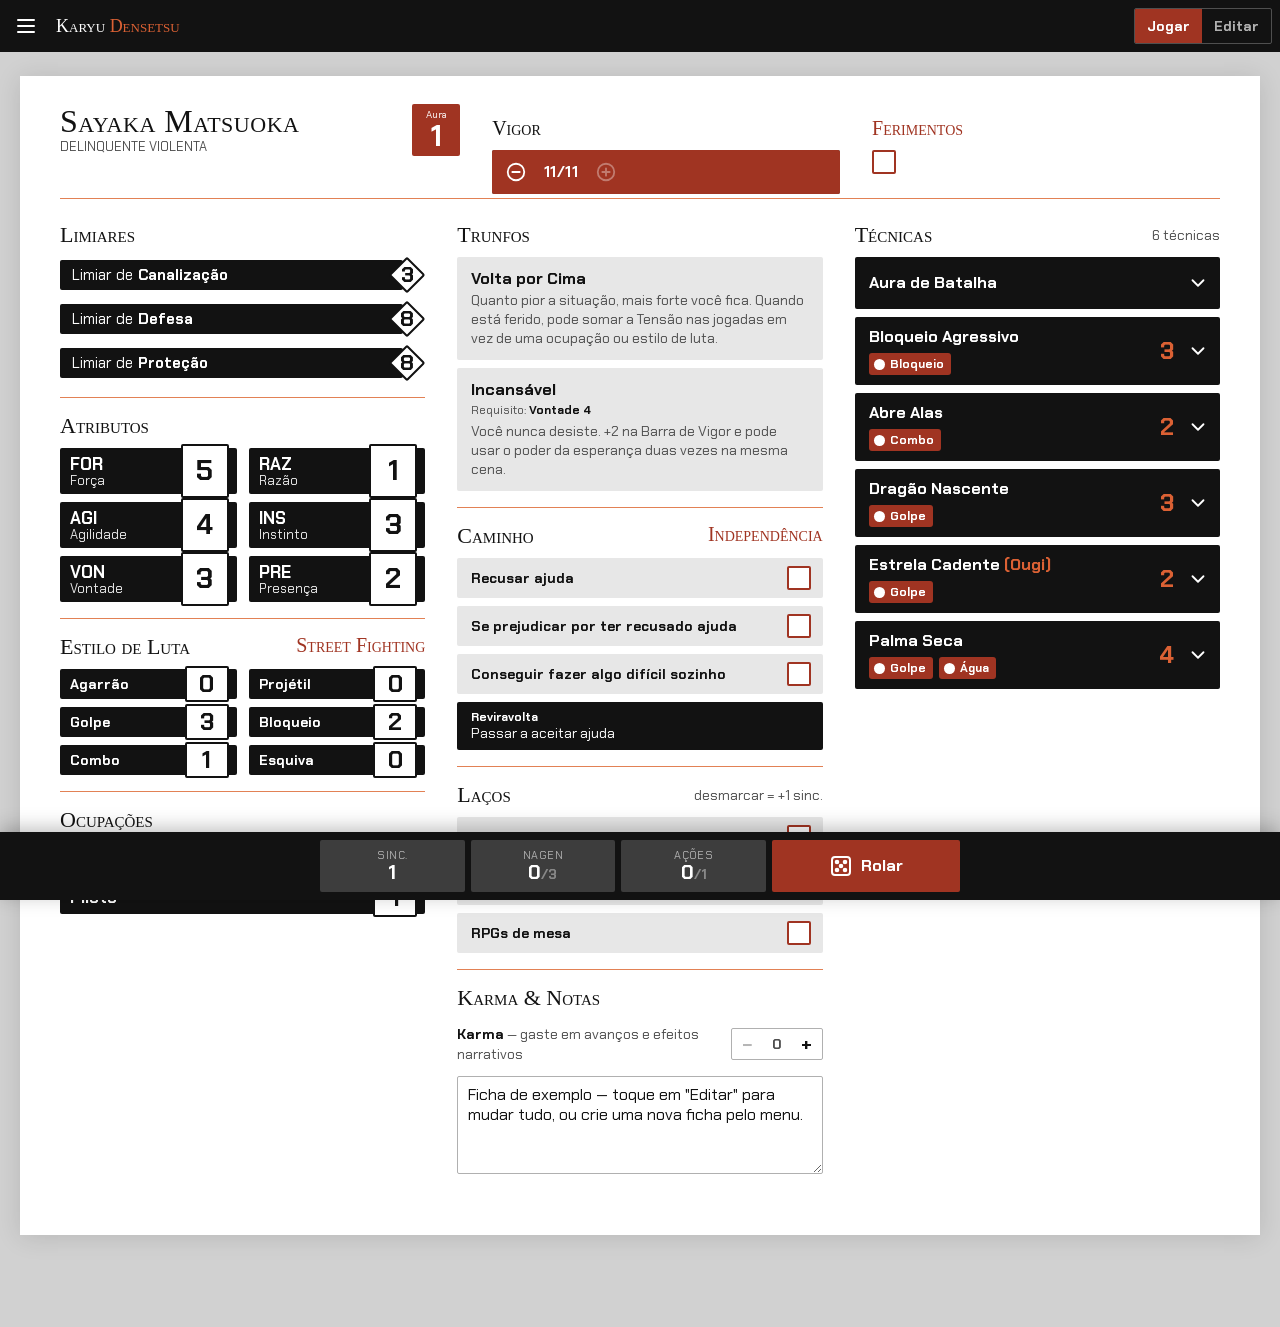
==== index.html @ 15535ea9 "App de ficha de Karyu Densetsu para GitHub Pages Construtor de fichas de A Lenda do Dragão de Fogo: " ====
<!doctype html>
<html lang="pt-BR">
<head>
  <meta charset="utf-8">
  <meta name="viewport" content="width=device-width, initial-scale=1, viewport-fit=cover">
  <title>Karyu Densetsu — Ficha</title>
  <meta name="description" content="Construtor de fichas de A Lenda do Dragão de Fogo: Karyu Densetsu para jogar presencialmente pelo celular.">
  <meta name="theme-color" content="#121212">
  <meta name="apple-mobile-web-app-capable" content="yes">
  <meta name="apple-mobile-web-app-status-bar-style" content="black-translucent">
  <meta name="apple-mobile-web-app-title" content="Karyu Ficha">
  <link rel="manifest" href="manifest.webmanifest">
  <link rel="icon" href="icons/icon.svg" type="image/svg+xml">
  <link rel="apple-touch-icon" href="icons/icon-192.png">
  <link rel="preconnect" href="https://fonts.googleapis.com">
  <link rel="preconnect" href="https://fonts.gstatic.com" crossorigin>
  <link href="https://fonts.googleapis.com/css2?family=Chakra+Petch:wght@400;700&family=Permanent+Marker&display=swap" rel="stylesheet">
  <link rel="stylesheet" href="css/style.css">
</head>
<body>
  <div id="app"></div>
  <div id="modal-root"></div>
  <div class="toast-wrap" id="toast-root" aria-live="polite"></div>
  <noscript>Este app precisa de JavaScript.</noscript>
  <script src="js/data.js"></script>
  <script src="js/tecnicas.js"></script>
  <script src="js/app.js"></script>
</body>
</html>
---- css/style.css ----
/* Karyu Densetsu — Ficha. Tokens do style guide do Figma. */
/* Chakra Petch Bold local: usada nos números dos dados 3D (funciona offline). OFL-1.1 */
@font-face { font-family: 'KD Dice'; src: url('../fonts/ChakraPetch-Bold-latin.woff2') format('woff2'); font-weight: 400; font-display: block; }
:root {
  /* Primitivos — Fiery Soul */
  --fiery-50: #FDF5EF; --fiery-100: #F9E8DB; --fiery-200: #F3CDB5; --fiery-300: #EBAC86;
  --fiery-400: #E28155; --fiery-500: #DB6134; --fiery-600: #CD3A29; --fiery-700: #A03422;
  --fiery-800: #882F24; --fiery-900: #6E2920; --fiery-950: #3B130F;
  /* Primitivos — Steel Soul */
  --steel-0: #FFFFFF; --steel-50: #F6F6F6; --steel-100: #E7E7E7; --steel-200: #D1D1D1;
  --steel-300: #B0B0B0; --steel-400: #888888; --steel-500: #6D6D6D; --steel-600: #5D5D5D;
  --steel-700: #4F4F4F; --steel-800: #454545; --steel-900: #3D3D3D; --steel-950: #121212;

  /* Cores aplicadas */
  --primary-divider: var(--fiery-400);
  --primary-bg-light: var(--fiery-200);
  --primary-bg-light-hover: var(--fiery-300);
  --primary-bg-dark: var(--fiery-700);
  --primary-bg-dark-hover: var(--fiery-600);
  --primary-text: var(--fiery-700);
  --primary-text-inverse: var(--fiery-500);
  --primary-border: var(--fiery-700);
  --neutral-bg-base: var(--steel-0);
  --neutral-bg-light: var(--steel-100);
  --neutral-bg-light-hover: var(--steel-300);
  --neutral-bg-dark: var(--steel-950);
  --neutral-bg-dark-hover: var(--steel-900);
  --neutral-interactive: var(--steel-700);
  --neutral-interactive-hover: var(--steel-500);
  --text-primary: var(--steel-950);
  --text-secondary: var(--steel-700);
  --neutral-border: var(--steel-950);

  /* Parâmetros */
  --space-s: 12px;
  --space-m: 16px;
  --radius: 2px;

  --font-display: 'Permanent Marker', 'Marker Felt', cursive;
  --font-body: 'Chakra Petch', system-ui, sans-serif;

  --appbar-h: 52px;
  --dock-h: 68px;
  color-scheme: light;
}

* { box-sizing: border-box; }
html { -webkit-text-size-adjust: 100%; }
body {
  margin: 0;
  font-family: var(--font-body);
  font-size: 16px;
  line-height: 20px;
  color: var(--text-primary);
  background: var(--steel-200);
  -webkit-tap-highlight-color: transparent;
  overscroll-behavior-y: none;
}
button, input, select, textarea { font: inherit; color: inherit; }
button { cursor: pointer; border: 0; background: none; padding: 0; }
button:disabled { cursor: default; }
:focus-visible { outline: 2px solid var(--fiery-500); outline-offset: 2px; }
.sr-only { position: absolute; width: 1px; height: 1px; overflow: hidden; clip: rect(0 0 0 0); white-space: nowrap; }

/* ---------- Tipografia ---------- */
.h1 { font-family: var(--font-display); font-variant: small-caps; font-weight: 400; font-size: 24px; line-height: 24px; margin: 0; letter-spacing: .5px; }
.h-section { font-family: var(--font-display); font-variant: small-caps; font-weight: 400; font-size: 22px; line-height: 24px; margin: 0; color: var(--text-primary); }
.h-section.red, .marker-red { color: var(--primary-text); }
.marker-red { font-family: var(--font-display); font-variant: small-caps; font-size: 20px; line-height: 20px; text-align: right; }
.h2 { font-weight: 700; font-size: 20px; line-height: 20px; margin: 0; }
.h3 { font-weight: 700; font-size: 16px; line-height: 20px; margin: 0; }
.h4 { font-weight: 700; font-size: 14px; line-height: 20px; margin: 0; }
.body1 { font-size: 16px; line-height: 20px; color: var(--text-secondary); }
.body2 { font-size: 14px; line-height: 18px; color: var(--text-secondary); }
.caption { font-size: 12px; line-height: 16px; color: var(--text-secondary); }
.tag-text { font-weight: 700; font-size: 12px; line-height: 16px; }
.big-number { font-weight: 700; font-size: 26px; line-height: 26px; }
.medium-number { font-weight: 700; font-size: 22px; line-height: 22px; }

@media (min-width: 1100px) {
  .h1 { font-size: 32px; line-height: 32px; }
}

/* ---------- App bar ---------- */
.appbar {
  position: sticky; top: 0; z-index: 30;
  height: var(--appbar-h);
  display: flex; align-items: center; gap: 8px;
  padding: 0 8px 0 4px;
  padding-top: env(safe-area-inset-top);
  height: calc(var(--appbar-h) + env(safe-area-inset-top));
  background: var(--neutral-bg-dark);
  color: var(--steel-0);
}
.appbar .brand { font-family: var(--font-display); font-variant: small-caps; font-size: 18px; flex: 1; white-space: nowrap; overflow: hidden; text-overflow: ellipsis; }
.appbar .brand span { color: var(--fiery-500); }
.icon-btn {
  width: 44px; height: 44px; display: inline-grid; place-items: center; border-radius: var(--radius);
  color: inherit;
}
.icon-btn:hover { background: rgba(255,255,255,.08); }
.icon-btn svg { width: 24px; height: 24px; }
.seg {
  display: inline-flex; border: 1px solid var(--steel-700); border-radius: var(--radius); overflow: hidden;
}
.seg button { padding: 0 12px; height: 34px; font-weight: 700; font-size: 14px; color: var(--steel-300); }
.seg button[aria-pressed="true"] { background: var(--primary-bg-dark); color: var(--steel-0); }

/* ---------- Página / Ficha ---------- */
.page { padding: 0 0 calc(var(--dock-h) + 24px + env(safe-area-inset-bottom)); }
.sheet {
  background: var(--neutral-bg-base);
  max-width: 480px; margin: 0 auto;
  padding: var(--space-m);
  display: grid; gap: 0;
}
.col { display: flex; flex-direction: column; min-width: 0; }
.section { padding: var(--space-m) 0; border-bottom: 1px solid var(--primary-divider); }
.col:last-child > .section:last-child { border-bottom: 0; }
.section-head { display: flex; justify-content: space-between; align-items: flex-start; gap: 8px; margin-bottom: 10px; }
.section-head .meta { font-size: 14px; color: var(--text-secondary); align-self: center; }
.stack { display: flex; flex-direction: column; gap: 8px; }
.grid2 { display: grid; grid-template-columns: 1fr 1fr; column-gap: 12px; row-gap: 8px; }

@media (min-width: 768px) {
  .page { padding-top: 24px; }
  .sheet { max-width: 900px; grid-template-columns: 1fr 1fr; column-gap: 32px; padding: 24px 32px; box-shadow: 0 2px 24px rgba(0,0,0,.12); }
  .sheet-head { grid-column: 1 / -1; }
  .col3 { grid-column: 1 / -1; }
  .col1 > .section:last-child, .col2 > .section:last-child { border-bottom: 0; }
}
@media (min-width: 1100px) {
  .sheet { max-width: 1240px; grid-template-columns: 1fr 1fr 1fr; padding: 24px 40px 40px; }
  .col3 { grid-column: auto; }
  .col > .section:last-child { border-bottom: 0; }
  .sheet-head { display: grid; grid-template-columns: 1.15fr 1fr 1fr; column-gap: 32px; align-items: start; border-bottom: 1px solid var(--primary-divider); margin-bottom: 8px; }
  .sheet-head .section { border-bottom: 0; }
  .sheet-head .sec-vigor .h-section, .sheet-head .sec-feri .h-section { font-size: 20px; }
}

/* ---------- Identificação ---------- */
.sec-id { display: flex; align-items: center; gap: 12px; padding-top: 4px; }
.sec-id .who { flex: 1; min-width: 0; }
.sec-id .h1 { overflow-wrap: anywhere; }
.concept { font-size: 13px; line-height: 16px; text-transform: uppercase; color: var(--text-secondary); margin-top: 2px; }
.aura-box {
  flex: none; width: 48px; min-height: 52px; background: var(--primary-bg-dark); color: var(--steel-0);
  border-radius: var(--radius); display: flex; flex-direction: column; align-items: center; justify-content: center; padding: 4px 0;
}
.aura-box small { font-size: 10px; line-height: 12px; }
.aura-box b { font-size: 30px; line-height: 30px; }
.aura-edit { display: flex; flex-direction: column; align-items: center; gap: 4px; }
.aura-edit .mini-step { display: flex; gap: 4px; }

/* ---------- Barra de Vigor ---------- */
.vigor {
  position: relative; height: 44px; border-radius: var(--radius); overflow: hidden;
  background: var(--steel-700); display: flex; align-items: center; user-select: none;
}
.vigor .fill { position: absolute; inset: 0 auto 0 0; background: var(--primary-bg-dark); transition: width .25s ease; }
.vigor .ctrl { position: relative; display: flex; align-items: center; gap: 2px; color: var(--steel-0); padding-left: 4px; }
.vigor .ctrl b { min-width: 46px; text-align: center; font-weight: 700; font-size: 15px; letter-spacing: .5px; }
.circle-btn { width: 40px; height: 40px; display: grid; place-items: center; color: var(--steel-0); border-radius: 50%; }
.circle-btn svg { width: 22px; height: 22px; }
.circle-btn:disabled { opacity: .35; }
.circle-btn:not(:disabled):active { background: rgba(255,255,255,.15); }
.vigor-note { margin-top: 6px; }

/* ---------- Ferimentos ---------- */
.feri { display: flex; flex-wrap: wrap; gap: 14px; align-items: center; }
.feri-status { margin-left: auto; font-weight: 700; font-size: 13px; color: var(--primary-text); text-transform: uppercase; }

/* ---------- Checkbox ---------- */
.chk {
  width: 24px; height: 24px; flex: none; border: 2px solid var(--primary-border); border-radius: var(--radius);
  background: var(--steel-0); display: grid; place-items: center; color: var(--steel-0);
}
.chk svg { width: 16px; height: 16px; opacity: 0; }
.chk[aria-checked="true"] { background: var(--primary-bg-dark); }
.chk[aria-checked="true"] svg { opacity: 1; }
.chk-hit { padding: 8px; margin: -8px; }

/* ---------- Limiar ---------- */
.limiar { position: relative; height: 36px; display: flex; align-items: center; }
.limiar .bar {
  height: 30px; background: var(--neutral-bg-dark); color: var(--steel-0); border-radius: var(--radius);
  display: flex; align-items: center; padding: 0 30px 0 12px; font-size: 15px; width: calc(100% - 22px);
}
.limiar .bar b { margin-left: .3em; }
.diamond {
  position: absolute; right: 0; top: 50%; width: 36px; height: 36px; transform: translateY(-50%);
  display: grid; place-items: center; font-weight: 700; font-size: 22px; color: var(--text-primary);
}
.diamond::before {
  content: ''; position: absolute; inset: 5px; background: var(--steel-0); border: 2px solid var(--neutral-border);
  transform: rotate(45deg); border-radius: 2px;
}
.diamond span { position: relative; }
.limiar:nth-child(2) .bar { width: calc(100% - 38px); }
.limiar:nth-child(2) .diamond { right: 16px; }
.limiar:nth-child(3) .bar { width: calc(100% - 54px); }
.limiar:nth-child(3) .diamond { right: 32px; }
.formula { font-size: 12px; line-height: 16px; color: var(--text-secondary); margin: 2px 0 6px; }

/* ---------- Atributo (barra + caixa de número) ---------- */
.attr {
  position: relative; display: flex; align-items: center; height: 46px;
  background: var(--neutral-bg-dark); color: var(--steel-0); border-radius: var(--radius);
  padding-left: 10px; padding-right: 8px; text-align: left; width: 100%;
}
.attr .lbl { flex: 1; min-width: 0; }
.attr .lbl b { display: block; font-size: 17px; line-height: 18px; }
.attr .lbl small { display: block; font-size: 13px; line-height: 15px; color: var(--steel-100); white-space: nowrap; overflow: hidden; text-overflow: ellipsis; }
.numbox {
  flex: none; width: 48px; height: 54px; margin: -4px 0; background: var(--steel-0); color: var(--text-primary);
  border: 2px solid var(--neutral-border); border-radius: var(--radius);
  display: grid; place-items: center; font-weight: 700; font-size: 28px;
}
button.attr:active .numbox { background: var(--fiery-100); }
.attr.small { height: 30px; font-size: 14px; font-weight: 700; padding-left: 10px; }
.attr.small .numbox { width: 44px; height: 36px; font-size: 24px; margin: -3px 0; }
.attr.oc { height: 32px; }
.attr.oc .lbl { display: flex; align-items: baseline; gap: 8px; overflow: hidden; }
.attr.oc .lbl b { font-size: 16px; display: inline; }
.attr.oc .lbl small { display: inline; font-size: 13px; color: var(--steel-100); }
.attr.oc .numbox { width: 44px; height: 38px; font-size: 24px; margin: -3px 0; }

/* Stepper dentro da caixa de número (modo edição) */
.stepper { display: flex; align-items: center; gap: 0; flex: none; margin: -4px 0; }
.stepper button {
  width: 30px; height: 36px; display: grid; place-items: center; color: var(--steel-0); font-size: 20px; font-weight: 700;
}
.stepper button:disabled { opacity: .3; }
.stepper .numbox { width: 40px; }
.attr.small .stepper .numbox, .attr.oc .stepper .numbox { width: 38px; }

/* ---------- Cards (trunfos, caminho, laços) ---------- */
.card { background: var(--neutral-bg-light); border-radius: var(--radius); }
.card-body { padding: 12px 14px; }
.card .req { font-size: 12px; line-height: 16px; color: var(--text-secondary); margin: 2px 0 4px; }
.card .req b { color: var(--text-primary); }
.card .desc { font-size: 14px; line-height: 19px; color: var(--text-secondary); margin: 2px 0 0; white-space: pre-wrap; }
.clamp3 { display: -webkit-box; -webkit-line-clamp: 3; -webkit-box-orient: vertical; overflow: hidden; }
.card .more {
  display: block; width: 100%; border-top: 1px solid var(--primary-divider); padding: 10px; text-align: center;
  color: var(--primary-text); font-weight: 700; font-size: 14px;
}
.row {
  display: flex; align-items: center; gap: 10px; min-height: 40px; padding: 8px 12px 8px 14px;
  background: var(--neutral-bg-light); border-radius: var(--radius); font-weight: 700; font-size: 14px; line-height: 18px;
  text-align: left; width: 100%;
}
.row .t { flex: 1; min-width: 0; }
.row.on { background: var(--primary-bg-light); color: var(--primary-text); }
.row.dark { background: var(--neutral-bg-dark); color: var(--steel-0); font-weight: 400; }
.row.dark small { display: block; font-weight: 700; font-size: 12px; line-height: 14px; }
.row.dark.struck .t > span { text-decoration: line-through; opacity: .7; }
button.row:hover { background: var(--neutral-bg-light-hover); }
button.row.on:hover { background: var(--primary-bg-light-hover); }

/* ---------- Técnicas ---------- */
.tec { border-radius: var(--radius); overflow: hidden; background: var(--neutral-bg-dark); color: var(--steel-0); }
.tec-head { display: flex; align-items: center; gap: 8px; padding: 10px 6px 10px 14px; width: 100%; text-align: left; min-height: 50px; }
.tec-head .nm { flex: 1; min-width: 0; }
.tec-head .nm .h3 { overflow-wrap: anywhere; }
.tec-head .ougi { color: var(--primary-text-inverse); font-weight: 700; }
.tec-head .cost { color: var(--primary-text-inverse); font-weight: 700; font-size: 24px; min-width: 24px; text-align: right; }
.tec-head .chev { width: 32px; height: 32px; display: grid; place-items: center; flex: none; }
.tec-head .chev svg { width: 22px; height: 22px; transition: transform .2s; }
.tec.open .chev svg { transform: rotate(180deg); }
.tags { display: flex; flex-wrap: wrap; gap: 6px; margin-top: 6px; }
.tag {
  display: inline-flex; align-items: center; gap: 5px; height: 22px; padding: 0 7px 0 5px;
  background: var(--primary-bg-dark); color: var(--steel-0); border-radius: 3px; font-weight: 700; font-size: 12px;
}
.tag::before { content: ''; width: 11px; height: 11px; border-radius: 50%; background: var(--steel-0); }
.tag.off { background: var(--steel-700); }
.tag-btn { cursor: pointer; height: 30px; padding: 0 10px 0 7px; font-size: 13px; }
.tec-body { background: var(--neutral-bg-light); color: var(--text-secondary); padding: 12px 14px 14px; font-size: 14px; line-height: 19px; }
.tec-body p { margin: 0 0 10px; white-space: pre-wrap; }
.tec-body .sub { color: var(--text-primary); font-weight: 700; margin: 10px 0 0; }
.ougi-box { background: var(--primary-bg-dark); color: var(--steel-0); border-radius: var(--radius); padding: 8px 10px; margin: 10px 0; white-space: pre-wrap; }
.ougi-box b { display: block; }
.upg-title { color: var(--text-primary); font-weight: 700; margin-top: 10px; }
.upg-title span { color: var(--fiery-600); }
.tec-actions { display: flex; gap: 8px; margin-top: 12px; flex-wrap: wrap; }

/* ---------- Botões ---------- */
.btn {
  display: inline-flex; align-items: center; justify-content: center; gap: 6px;
  height: 40px; padding: 0 16px; border-radius: var(--radius); font-weight: 700; font-size: 14px; line-height: 14px;
  background: var(--neutral-interactive); color: var(--steel-0);
}
.btn:hover { background: var(--neutral-interactive-hover); }
.btn.primary { background: var(--primary-bg-dark); }
.btn.primary:hover { background: var(--primary-bg-dark-hover); }
.btn.dark { background: var(--neutral-bg-dark); }
.btn.dark:hover { background: var(--neutral-bg-dark-hover); }
.btn.ghost { background: transparent; color: var(--primary-text); border: 2px solid var(--primary-border); }
.btn.ghost:hover { background: var(--fiery-50); }
.btn.light { background: var(--neutral-bg-light); color: var(--text-primary); }
.btn.light:hover { background: var(--neutral-bg-light-hover); }
.btn.block { width: 100%; }
.btn.sm { height: 32px; padding: 0 10px; font-size: 13px; }
.btn svg { width: 18px; height: 18px; }
.btn:disabled { opacity: .45; }
.add-btn { border: 2px dashed var(--steel-300); background: transparent; color: var(--text-secondary); width: 100%; height: 42px; border-radius: var(--radius); font-weight: 700; font-size: 14px; }
.add-btn:hover { border-color: var(--primary-border); color: var(--primary-text); }

/* ---------- Formulários (modo edição) ---------- */
.field { display: flex; flex-direction: column; gap: 4px; }
.field > span { font-size: 12px; line-height: 16px; font-weight: 700; color: var(--text-secondary); }
.input, .select, .textarea {
  width: 100%; border: 1px solid var(--steel-300); background: var(--steel-0); border-radius: var(--radius);
  padding: 8px 10px; font-size: 16px; line-height: 20px; color: var(--text-primary);
}
.textarea { min-height: 72px; resize: vertical; }
.input:focus, .select:focus, .textarea:focus { outline: none; border-color: var(--fiery-500); box-shadow: 0 0 0 2px var(--fiery-100); }
.input.name { font-family: var(--font-display); font-variant: small-caps; font-size: 22px; }
.inline-input { background: transparent; border: 0; border-bottom: 1px dashed var(--steel-400); padding: 2px 0; width: 100%; font-weight: inherit; }
.inline-input:focus { outline: none; border-bottom-color: var(--fiery-500); }
.row .inline-input { font-weight: 700; font-size: 14px; }
.row.dark .inline-input { color: var(--steel-0); border-bottom-color: var(--steel-500); }
.x-btn { width: 32px; height: 32px; display: grid; place-items: center; color: var(--steel-500); flex: none; border-radius: var(--radius); }
.x-btn:hover { color: var(--primary-text); background: rgba(0,0,0,.05); }
.x-btn svg { width: 18px; height: 18px; }
.edit-only { display: none; }
body.mode-edit .edit-only { display: revert; }
body.mode-edit .play-only { display: none !important; }
.pill-count { font-size: 13px; font-weight: 700; padding: 2px 8px; border-radius: 10px; background: var(--neutral-bg-light); color: var(--text-secondary); white-space: nowrap; }
.pill-count.ok { background: #E3F1E4; color: #2E6B34; }
.pill-count.over { background: var(--fiery-100); color: var(--primary-text); }
.budget { display: flex; flex-wrap: wrap; gap: 6px; padding: 10px 0 2px; }
.budget .pill-count { font-size: 12px; }
.mini-stepper { display: inline-flex; align-items: center; border: 1px solid var(--steel-300); border-radius: var(--radius); background: var(--steel-0); height: 32px; }
.mini-stepper button { width: 30px; height: 30px; font-weight: 700; font-size: 18px; color: var(--text-primary); }
.mini-stepper button:disabled { opacity: .3; }
.mini-stepper output { min-width: 30px; text-align: center; font-weight: 700; }
.kv { display: flex; align-items: center; justify-content: space-between; gap: 8px; font-size: 14px; padding: 4px 0; }
.kv > span { color: var(--text-secondary); }

/* ---------- Dock (modo jogo) ---------- */
.dock {
  position: fixed; left: 0; right: 0; bottom: 0; z-index: 25;
  background: var(--neutral-bg-dark); color: var(--steel-0);
  padding: 8px 10px calc(8px + env(safe-area-inset-bottom));
  display: flex; gap: 6px; align-items: stretch; justify-content: center;
  box-shadow: 0 -4px 18px rgba(0,0,0,.25);
}
.dock-inner { display: flex; gap: 6px; width: 100%; max-width: 640px; }
.stat {
  flex: 1; min-width: 0; display: flex; flex-direction: column; align-items: center; justify-content: center;
  height: 52px; border-radius: var(--radius); background: var(--steel-900); line-height: 1.1;
}
.stat:hover { background: var(--steel-800); }
.stat small { font-size: 11px; color: var(--steel-300); text-transform: uppercase; letter-spacing: .4px; white-space: nowrap; }
.stat b { font-size: 20px; }
.stat b em { font-style: normal; color: var(--steel-400); font-size: 14px; }
.stat.warn b { color: var(--fiery-500); }
.roll-btn { flex: 1.3; height: 52px; background: var(--primary-bg-dark); border-radius: var(--radius); font-weight: 700; display: flex; align-items: center; justify-content: center; gap: 8px; font-size: 16px; color: var(--steel-0); }
.roll-btn:hover { background: var(--primary-bg-dark-hover); }
.roll-btn svg { width: 24px; height: 24px; }

/* ---------- Modais / bottom sheets ---------- */
.overlay { position: fixed; inset: 0; z-index: 50; background: rgba(18,18,18,.55); display: flex; align-items: flex-end; justify-content: center; animation: fade .15s ease; }
.overlay.side { justify-content: flex-start; align-items: stretch; }
@keyframes fade { from { opacity: 0; } }
@keyframes up { from { transform: translateY(24px); opacity: 0; } }
@keyframes left { from { transform: translateX(-24px); opacity: 0; } }
.sheet-modal {
  background: var(--steel-0); width: 100%; max-width: 560px; max-height: 92vh; max-height: 92dvh; overflow: auto;
  border-radius: 10px 10px 0 0; animation: up .2s ease; padding-bottom: env(safe-area-inset-bottom);
  overscroll-behavior: contain;
}
@media (min-width: 768px) {
  .overlay { align-items: center; }
  .sheet-modal { border-radius: 6px; max-height: 88vh; }
}
.drawer { background: var(--steel-0); width: min(360px, 88vw); height: 100%; overflow: auto; animation: left .2s ease; display: flex; flex-direction: column; padding-top: env(safe-area-inset-top); }
.modal-head {
  position: sticky; top: 0; z-index: 2; background: var(--neutral-bg-dark); color: var(--steel-0);
  display: flex; align-items: center; gap: 8px; padding: 6px 6px 6px 16px; min-height: 52px;
}
.modal-head .h-section { color: var(--steel-0); flex: 1; }
.modal-body { padding: 16px; display: flex; flex-direction: column; gap: 14px; }
.modal-foot { position: sticky; bottom: 0; background: var(--steel-0); padding: 12px 16px; border-top: 1px solid var(--steel-100); display: flex; gap: 8px; }
.modal-foot .btn { flex: 1; height: 46px; font-size: 15px; }
.group-label { font-size: 12px; font-weight: 700; text-transform: uppercase; letter-spacing: .5px; color: var(--text-secondary); margin-bottom: 6px; }
.chips { display: flex; flex-wrap: wrap; gap: 6px; }
.chip {
  height: 34px; padding: 0 10px; border-radius: var(--radius); background: var(--neutral-bg-light); color: var(--text-primary);
  font-weight: 700; font-size: 13px; display: inline-flex; align-items: center; gap: 6px;
}
.chip b { font-size: 15px; }
.chip[aria-pressed="true"] { background: var(--primary-bg-dark); color: var(--steel-0); }
.chip:hover:not([aria-pressed="true"]) { background: var(--neutral-bg-light-hover); }
.split { display: grid; grid-template-columns: 1fr 1fr; gap: 10px; }
.split > * { min-width: 0; }
@media (max-width: 420px) { .modal-body .split { grid-template-columns: 1fr; } }
.ctl { display: flex; align-items: center; justify-content: space-between; gap: 8px; background: var(--steel-50); border: 1px solid var(--steel-100); border-radius: var(--radius); padding: 6px 6px 6px 10px; }
.ctl > span { font-size: 13px; font-weight: 700; color: var(--text-secondary); line-height: 15px; }
.ctl > span small { display: block; font-weight: 400; }
.toggle { display: flex; align-items: center; gap: 10px; font-weight: 700; font-size: 14px; }

/* Dados */
.dice { display: flex; flex-wrap: wrap; gap: 10px; justify-content: center; padding: 6px 0; }
.die {
  width: 52px; height: 52px; border-radius: 6px; display: grid; place-items: center; position: relative;
  font-weight: 700; font-size: 26px; background: var(--steel-0); color: var(--text-primary); border: 2px solid var(--neutral-border);
  transition: transform .15s;
}
.die.d10 { border-radius: 50%; background: var(--steel-950); color: var(--steel-0); }
.die.d10::after { content: 'd10'; position: absolute; bottom: -16px; font-size: 10px; color: var(--text-secondary); font-weight: 700; }
.die.sel { background: var(--primary-bg-dark); color: var(--steel-0); border-color: var(--primary-border); transform: translateY(-3px); box-shadow: 0 4px 0 var(--fiery-950); }
.die.one:not(.sel) { border-color: var(--steel-400); color: var(--steel-400); border-style: dashed; }
.die.six:not(.sel) { box-shadow: 0 0 0 3px var(--fiery-300); }
.die.rolling { animation: shake .45s ease; }
@keyframes shake { 0%,100% { transform: rotate(0); } 25% { transform: rotate(-14deg) scale(1.05); } 50% { transform: rotate(10deg); } 75% { transform: rotate(-6deg); } }
.total { text-align: center; }
.total .big { font-weight: 700; font-size: 56px; line-height: 56px; color: var(--primary-text); }
.total .calc { font-size: 14px; color: var(--text-secondary); }
.verdict { text-align: center; font-family: var(--font-display); font-variant: small-caps; font-size: 26px; line-height: 28px; }
.verdict.hit { color: var(--primary-text); }
.verdict.miss { color: var(--steel-500); }
.notes { display: flex; flex-direction: column; gap: 6px; }
.note { display: flex; gap: 8px; align-items: flex-start; padding: 8px 10px; border-radius: var(--radius); background: var(--steel-50); font-size: 14px; line-height: 18px; border-left: 3px solid var(--steel-400); }
.note.good { border-left-color: var(--fiery-500); background: var(--fiery-50); }
.note.bad { border-left-color: var(--steel-950); }

/* Dados 3D */
.dice3d { position: fixed; inset: 0; z-index: 70; background: rgba(18,18,18,.6); opacity: 0; visibility: hidden; transition: opacity .2s ease, visibility .2s; cursor: pointer; }
.dice3d.show { opacity: 1; visibility: visible; }
.dice3d-stage { position: absolute; inset: 0; }
.dice3d-hint { position: absolute; left: 0; right: 0; bottom: calc(24px + env(safe-area-inset-bottom)); text-align: center; color: var(--steel-0); font-size: 13px; opacity: .75; pointer-events: none; }

.skin-chip { gap: 4px; }
.skin-chip i { width: 14px; height: 14px; border: 2px solid; border-radius: 2px; display: inline-block; }
.skin-chip i:nth-of-type(2) { margin-right: 4px; }

/* Lista de catálogo */
.cat-list { display: flex; flex-direction: column; gap: 6px; }
.cat-item { text-align: left; padding: 10px 12px; background: var(--neutral-bg-light); border-radius: var(--radius); display: flex; gap: 10px; align-items: flex-start; width: 100%; }
.cat-item:hover { background: var(--neutral-bg-light-hover); }
.cat-item .nm { font-weight: 700; font-size: 15px; }
.cat-item .s { font-size: 13px; line-height: 17px; color: var(--text-secondary); margin-top: 2px; }
.cat-item .c { font-weight: 700; font-size: 20px; color: var(--primary-text); margin-left: auto; min-width: 20px; text-align: right; }
.cat-item.has { opacity: .55; }

/* Drawer de fichas */
.char-item { display: flex; align-items: center; gap: 10px; padding: 12px 16px; text-align: left; width: 100%; border-bottom: 1px solid var(--steel-100); }
.char-item:hover { background: var(--steel-50); }
.char-item.cur { background: var(--fiery-50); box-shadow: inset 4px 0 0 var(--primary-bg-dark); }
.char-item .av { width: 40px; height: 40px; border-radius: var(--radius); background: var(--neutral-bg-dark); color: var(--steel-0); display: grid; place-items: center; font-family: var(--font-display); font-size: 20px; flex: none; }
.char-item .nm { font-family: var(--font-display); font-variant: small-caps; font-size: 18px; line-height: 20px; }
.char-item .cc { font-size: 12px; color: var(--text-secondary); text-transform: uppercase; }
.menu-list { display: flex; flex-direction: column; padding: 8px 0; }
.menu-item { display: flex; align-items: center; gap: 12px; padding: 12px 16px; text-align: left; font-weight: 700; font-size: 15px; }
.menu-item:hover { background: var(--steel-50); }
.menu-item svg { width: 20px; height: 20px; color: var(--primary-text); }
.menu-sep { height: 1px; background: var(--steel-100); margin: 4px 0; }

/* Toast */
.toast-wrap { position: fixed; left: 0; right: 0; bottom: calc(var(--dock-h) + 16px + env(safe-area-inset-bottom)); z-index: 60; display: flex; justify-content: center; pointer-events: none; padding: 0 16px; }
.toast { pointer-events: auto; background: var(--steel-950); color: var(--steel-0); border-radius: 4px; padding: 10px 12px 10px 14px; font-size: 14px; display: flex; gap: 12px; align-items: center; box-shadow: 0 6px 20px rgba(0,0,0,.3); animation: up .2s ease; max-width: 520px; border-left: 4px solid var(--fiery-500); }
.toast button { color: var(--fiery-400); font-weight: 700; padding: 4px; }

.empty { text-align: center; color: var(--text-secondary); font-size: 14px; padding: 8px 0; }
.hint { font-size: 12px; color: var(--text-secondary); }
.warn-text { color: var(--primary-text); font-weight: 700; }

@media (prefers-reduced-motion: reduce) {
  *, *::before, *::after { animation: none !important; transition: none !important; }
}
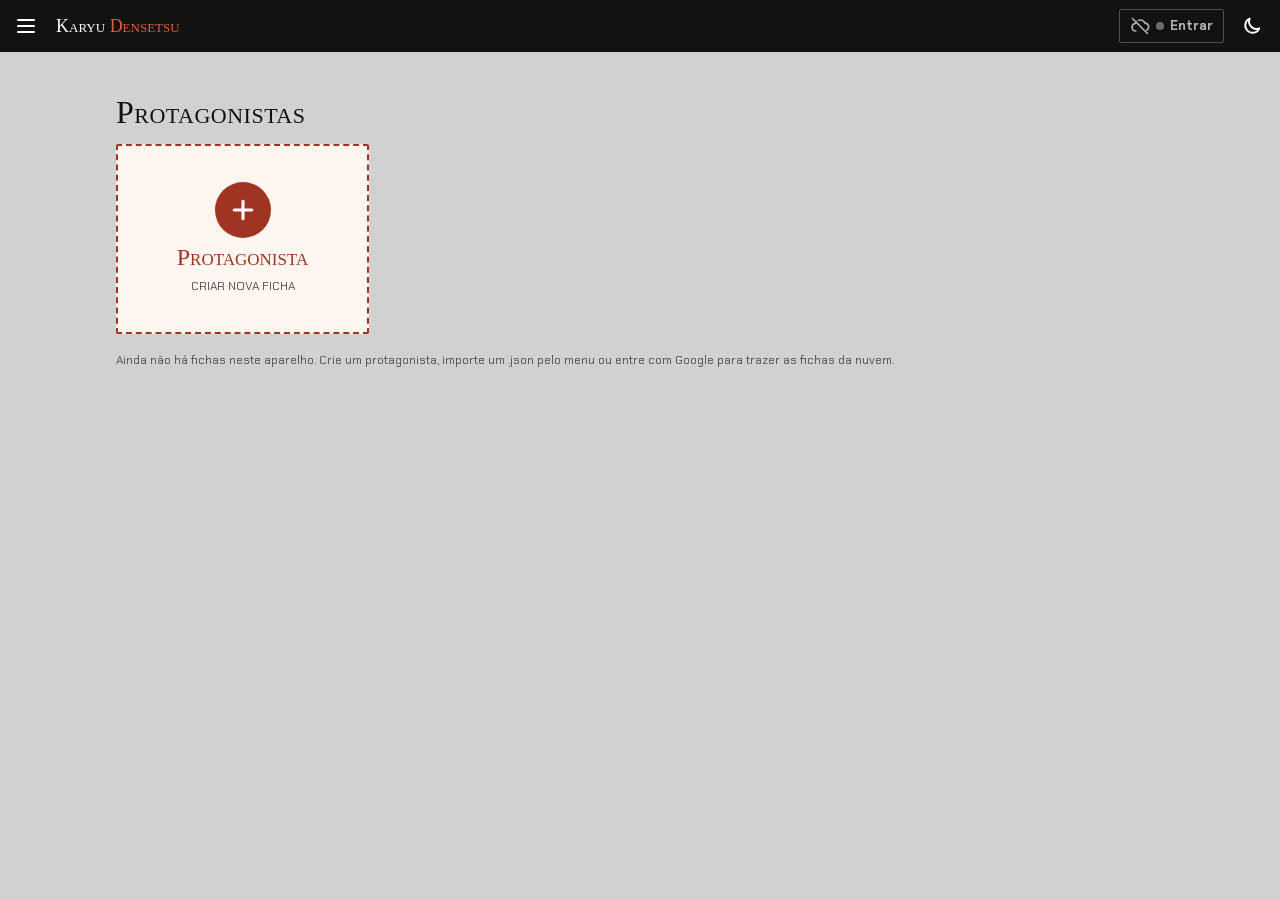
==== commit 4fe7038c: "Tema escuro baseado no style guide e botão para alternar - Cores do CSS passam a usar tokens semânti" ====
--- a/index.html
+++ b/index.html
@@ -15,6 +15,15 @@
   <link rel="preconnect" href="https://fonts.googleapis.com">
   <link rel="preconnect" href="https://fonts.gstatic.com" crossorigin>
   <link href="https://fonts.googleapis.com/css2?family=Chakra+Petch:wght@400;700&family=Permanent+Marker&display=swap" rel="stylesheet">
+  <script>
+    // Aplica o tema antes de pintar (evita piscar claro→escuro).
+    (function () {
+      var t = null;
+      try { t = JSON.parse(localStorage.getItem('kd-tema') || 'null'); } catch (e) {}
+      var tema = t && t.tema ? t.tema : (window.matchMedia && matchMedia('(prefers-color-scheme: dark)').matches ? 'dark' : 'light');
+      document.documentElement.setAttribute('data-theme', tema);
+    })();
+  </script>
   <link rel="stylesheet" href="css/style.css">
 </head>
 <body>
--- a/css/style.css
+++ b/css/style.css
@@ -30,6 +30,23 @@
   --text-primary: var(--steel-950);
   --text-secondary: var(--steel-700);
   --neutral-border: var(--steel-950);
+  /* Superfícies e linhas (variam com o tema) */
+  --page-bg: var(--steel-200);
+  --surface: var(--steel-0);          /* modais, gaveta */
+  --field-bg: var(--steel-0);         /* campos, caixas de marcação */
+  --bar-bg: var(--neutral-bg-dark);   /* barras escuras dentro da ficha */
+  --box-bg: var(--steel-0);           /* caixas de número, losango, dados */
+  --box-text: var(--steel-950);
+  --subtle: var(--steel-50);          /* hovers e fundos discretos */
+  --line: var(--steel-100);
+  --line-strong: var(--steel-300);
+  --tint: var(--fiery-50);
+  --tint-strong: var(--fiery-100);
+  --raised-dark: var(--steel-900);    /* botões da barra inferior */
+  --raised-dark-hover: var(--steel-800);
+  --ok-bg: #E3F1E4; --ok-text: #2E6B34;
+  --shadow: rgba(0,0,0,.12);
+  --toast-bg: var(--steel-950);
 
   /* Parâmetros */
   --space-s: 12px;
@@ -42,6 +59,45 @@
   --appbar-h: 52px;
   --dock-h: 68px;
   color-scheme: light;
+}
+
+/* ---------- Tema escuro ----------
+   Mesmos primitivos Fiery/Steel do style guide; só os papéis mudam. A página fica quase
+   preta, a ficha em Steel 950, as barras sobem para Steel 900 e as caixas de número
+   continuam brancas (o contraste característico da ficha). O vermelho dos botões é o mesmo;
+   textos vermelhos clareiam para Fiery 400 para ler bem no escuro. */
+:root[data-theme="dark"] {
+  color-scheme: dark;
+  --page-bg: #0A0A0A;
+  --neutral-bg-base: var(--steel-950);
+  --neutral-bg-light: #1F1F1F;
+  --neutral-bg-light-hover: #2B2B2B;
+  --neutral-bg-dark: #050505;
+  --neutral-bg-dark-hover: #1A1A1A;
+  --bar-bg: var(--steel-900);
+  --neutral-interactive: var(--steel-800);
+  --neutral-interactive-hover: var(--steel-700);
+  --text-primary: var(--steel-50);
+  --text-secondary: var(--steel-300);
+  --primary-text: var(--fiery-400);
+  --primary-text-inverse: var(--fiery-400);
+  --primary-divider: var(--fiery-800);
+  --primary-border: var(--fiery-500);
+  --primary-bg-light: var(--fiery-950);
+  --primary-bg-light-hover: var(--fiery-900);
+  --neutral-border: var(--steel-950);
+  --surface: #171717;
+  --field-bg: #0E0E0E;
+  --subtle: #222222;
+  --line: #2C2C2C;
+  --line-strong: var(--steel-700);
+  --tint: #24110E;
+  --tint-strong: var(--fiery-950);
+  --raised-dark: #1C1C1C;
+  --raised-dark-hover: #2A2A2A;
+  --ok-bg: #16301C; --ok-text: #86D497;
+  --shadow: rgba(0,0,0,.5);
+  --toast-bg: #2A2A2A;
 }
 
 * { box-sizing: border-box; }
@@ -52,7 +108,7 @@
   font-size: 16px;
   line-height: 20px;
   color: var(--text-primary);
-  background: var(--steel-200);
+  background: var(--page-bg);
   -webkit-tap-highlight-color: transparent;
   overscroll-behavior-y: none;
 }
@@ -92,7 +148,7 @@
   background: var(--neutral-bg-dark);
   color: var(--steel-0);
 }
-.appbar .brand { font-family: var(--font-display); font-variant: small-caps; font-size: 18px; flex: 1; white-space: nowrap; overflow: hidden; text-overflow: ellipsis; }
+.appbar .brand { text-align: left; color: inherit; padding: 0; font-family: var(--font-display); font-variant: small-caps; font-size: 18px; flex: 1; white-space: nowrap; overflow: hidden; text-overflow: ellipsis; }
 .appbar .brand span { color: var(--fiery-500); }
 .icon-btn {
   width: 44px; height: 44px; display: inline-grid; place-items: center; border-radius: var(--radius);
@@ -100,6 +156,31 @@
 }
 .icon-btn:hover { background: rgba(255,255,255,.08); }
 .icon-btn svg { width: 24px; height: 24px; }
+.cloud-chip {
+  display: inline-flex; align-items: center; gap: 6px; height: 34px; padding: 0 10px; flex: none;
+  border: 1px solid var(--steel-700); border-radius: var(--radius); color: var(--steel-300);
+  font-size: 13px; font-weight: 700; position: relative;
+}
+.cloud-chip:hover { background: rgba(255,255,255,.08); }
+.cloud-chip svg { width: 20px; height: 20px; }
+.cloud-chip .dot { width: 8px; height: 8px; border-radius: 50%; background: var(--steel-500); flex: none; }
+.cloud-chip.st-ok { color: var(--steel-0); }
+.cloud-chip.st-ok .dot { background: #4CBF6B; }
+.cloud-chip.st-saving .dot, .cloud-chip.st-checking .dot { background: var(--fiery-300); animation: chip-pulse 1s ease-in-out infinite; }
+.cloud-chip.st-pending { color: var(--fiery-200); border-color: var(--fiery-500); }
+.cloud-chip.st-pending .dot { background: var(--fiery-400); }
+.cloud-chip.st-lost { color: var(--steel-0); background: var(--primary-bg-dark); border-color: var(--fiery-500); }
+.cloud-chip.st-lost .dot { background: var(--steel-0); }
+@keyframes chip-pulse { 50% { opacity: .3; } }
+@media (prefers-reduced-motion: reduce) { .cloud-chip .dot { animation: none !important; } }
+/* No celular, dentro da ficha, só o ícone e a bolinha (exceto quando desconectado). */
+@media (max-width: 479px) {
+  body.has-seg .cloud-chip:not(.st-lost) .lbl { display: none; }
+  body.has-seg .cloud-chip:not(.st-lost) { padding: 0 8px; }
+  body.has-seg .cloud-chip.st-lost .lbl { font-size: 12px; }
+}
+.theme-btn { flex: none; width: 40px; height: 40px; }
+.theme-btn svg { width: 22px; height: 22px; }
 .seg {
   display: inline-flex; border: 1px solid var(--steel-700); border-radius: var(--radius); overflow: hidden;
 }
@@ -124,7 +205,7 @@
 
 @media (min-width: 768px) {
   .page { padding-top: 24px; }
-  .sheet { max-width: 900px; grid-template-columns: 1fr 1fr; column-gap: 32px; padding: 24px 32px; box-shadow: 0 2px 24px rgba(0,0,0,.12); }
+  .sheet { max-width: 900px; grid-template-columns: 1fr 1fr; column-gap: 32px; padding: 24px 32px; box-shadow: 0 2px 24px var(--shadow); }
   .sheet-head { grid-column: 1 / -1; }
   .col3 { grid-column: 1 / -1; }
   .col1 > .section:last-child, .col2 > .section:last-child { border-bottom: 0; }
@@ -173,7 +254,7 @@
 /* ---------- Checkbox ---------- */
 .chk {
   width: 24px; height: 24px; flex: none; border: 2px solid var(--primary-border); border-radius: var(--radius);
-  background: var(--steel-0); display: grid; place-items: center; color: var(--steel-0);
+  background: var(--field-bg); display: grid; place-items: center; color: var(--steel-0);
 }
 .chk svg { width: 16px; height: 16px; opacity: 0; }
 .chk[aria-checked="true"] { background: var(--primary-bg-dark); }
@@ -183,16 +264,16 @@
 /* ---------- Limiar ---------- */
 .limiar { position: relative; height: 36px; display: flex; align-items: center; }
 .limiar .bar {
-  height: 30px; background: var(--neutral-bg-dark); color: var(--steel-0); border-radius: var(--radius);
+  height: 30px; background: var(--bar-bg); color: var(--steel-0); border-radius: var(--radius);
   display: flex; align-items: center; padding: 0 30px 0 12px; font-size: 15px; width: calc(100% - 22px);
 }
 .limiar .bar b { margin-left: .3em; }
 .diamond {
   position: absolute; right: 0; top: 50%; width: 36px; height: 36px; transform: translateY(-50%);
-  display: grid; place-items: center; font-weight: 700; font-size: 22px; color: var(--text-primary);
+  display: grid; place-items: center; font-weight: 700; font-size: 22px; color: var(--box-text);
 }
 .diamond::before {
-  content: ''; position: absolute; inset: 5px; background: var(--steel-0); border: 2px solid var(--neutral-border);
+  content: ''; position: absolute; inset: 5px; background: var(--box-bg); border: 2px solid var(--neutral-border);
   transform: rotate(45deg); border-radius: 2px;
 }
 .diamond span { position: relative; }
@@ -205,14 +286,14 @@
 /* ---------- Atributo (barra + caixa de número) ---------- */
 .attr {
   position: relative; display: flex; align-items: center; height: 46px;
-  background: var(--neutral-bg-dark); color: var(--steel-0); border-radius: var(--radius);
+  background: var(--bar-bg); color: var(--steel-0); border-radius: var(--radius);
   padding-left: 10px; padding-right: 8px; text-align: left; width: 100%;
 }
 .attr .lbl { flex: 1; min-width: 0; }
 .attr .lbl b { display: block; font-size: 17px; line-height: 18px; }
 .attr .lbl small { display: block; font-size: 13px; line-height: 15px; color: var(--steel-100); white-space: nowrap; overflow: hidden; text-overflow: ellipsis; }
 .numbox {
-  flex: none; width: 48px; height: 54px; margin: -4px 0; background: var(--steel-0); color: var(--text-primary);
+  flex: none; width: 48px; height: 54px; margin: -4px 0; background: var(--box-bg); color: var(--box-text);
   border: 2px solid var(--neutral-border); border-radius: var(--radius);
   display: grid; place-items: center; font-weight: 700; font-size: 28px;
 }
@@ -252,14 +333,14 @@
 }
 .row .t { flex: 1; min-width: 0; }
 .row.on { background: var(--primary-bg-light); color: var(--primary-text); }
-.row.dark { background: var(--neutral-bg-dark); color: var(--steel-0); font-weight: 400; }
+.row.dark { background: var(--bar-bg); color: var(--steel-0); font-weight: 400; }
 .row.dark small { display: block; font-weight: 700; font-size: 12px; line-height: 14px; }
 .row.dark.struck .t > span { text-decoration: line-through; opacity: .7; }
 button.row:hover { background: var(--neutral-bg-light-hover); }
 button.row.on:hover { background: var(--primary-bg-light-hover); }
 
 /* ---------- Técnicas ---------- */
-.tec { border-radius: var(--radius); overflow: hidden; background: var(--neutral-bg-dark); color: var(--steel-0); }
+.tec { border-radius: var(--radius); overflow: hidden; background: var(--bar-bg); color: var(--steel-0); }
 .tec-head { display: flex; align-items: center; gap: 8px; padding: 10px 6px 10px 14px; width: 100%; text-align: left; min-height: 50px; }
 .tec-head .nm { flex: 1; min-width: 0; }
 .tec-head .nm .h3 { overflow-wrap: anywhere; }
@@ -282,7 +363,7 @@
 .ougi-box { background: var(--primary-bg-dark); color: var(--steel-0); border-radius: var(--radius); padding: 8px 10px; margin: 10px 0; white-space: pre-wrap; }
 .ougi-box b { display: block; }
 .upg-title { color: var(--text-primary); font-weight: 700; margin-top: 10px; }
-.upg-title span { color: var(--fiery-600); }
+.upg-title span { color: var(--primary-text); }
 .tec-actions { display: flex; gap: 8px; margin-top: 12px; flex-wrap: wrap; }
 
 /* ---------- Botões ---------- */
@@ -294,45 +375,45 @@
 .btn:hover { background: var(--neutral-interactive-hover); }
 .btn.primary { background: var(--primary-bg-dark); }
 .btn.primary:hover { background: var(--primary-bg-dark-hover); }
-.btn.dark { background: var(--neutral-bg-dark); }
+.btn.dark { background: var(--bar-bg); }
 .btn.dark:hover { background: var(--neutral-bg-dark-hover); }
 .btn.ghost { background: transparent; color: var(--primary-text); border: 2px solid var(--primary-border); }
-.btn.ghost:hover { background: var(--fiery-50); }
+.btn.ghost:hover { background: var(--tint); }
 .btn.light { background: var(--neutral-bg-light); color: var(--text-primary); }
 .btn.light:hover { background: var(--neutral-bg-light-hover); }
 .btn.block { width: 100%; }
 .btn.sm { height: 32px; padding: 0 10px; font-size: 13px; }
 .btn svg { width: 18px; height: 18px; }
 .btn:disabled { opacity: .45; }
-.add-btn { border: 2px dashed var(--steel-300); background: transparent; color: var(--text-secondary); width: 100%; height: 42px; border-radius: var(--radius); font-weight: 700; font-size: 14px; }
+.add-btn { border: 2px dashed var(--line-strong); background: transparent; color: var(--text-secondary); width: 100%; height: 42px; border-radius: var(--radius); font-weight: 700; font-size: 14px; }
 .add-btn:hover { border-color: var(--primary-border); color: var(--primary-text); }
 
 /* ---------- Formulários (modo edição) ---------- */
 .field { display: flex; flex-direction: column; gap: 4px; }
 .field > span { font-size: 12px; line-height: 16px; font-weight: 700; color: var(--text-secondary); }
 .input, .select, .textarea {
-  width: 100%; border: 1px solid var(--steel-300); background: var(--steel-0); border-radius: var(--radius);
+  width: 100%; border: 1px solid var(--line-strong); background: var(--field-bg); border-radius: var(--radius);
   padding: 8px 10px; font-size: 16px; line-height: 20px; color: var(--text-primary);
 }
 .textarea { min-height: 72px; resize: vertical; }
-.input:focus, .select:focus, .textarea:focus { outline: none; border-color: var(--fiery-500); box-shadow: 0 0 0 2px var(--fiery-100); }
+.input:focus, .select:focus, .textarea:focus { outline: none; border-color: var(--fiery-500); box-shadow: 0 0 0 2px var(--tint-strong); }
 .input.name { font-family: var(--font-display); font-variant: small-caps; font-size: 22px; }
 .inline-input { background: transparent; border: 0; border-bottom: 1px dashed var(--steel-400); padding: 2px 0; width: 100%; font-weight: inherit; }
 .inline-input:focus { outline: none; border-bottom-color: var(--fiery-500); }
 .row .inline-input { font-weight: 700; font-size: 14px; }
 .row.dark .inline-input { color: var(--steel-0); border-bottom-color: var(--steel-500); }
 .x-btn { width: 32px; height: 32px; display: grid; place-items: center; color: var(--steel-500); flex: none; border-radius: var(--radius); }
-.x-btn:hover { color: var(--primary-text); background: rgba(0,0,0,.05); }
+.x-btn:hover { color: var(--primary-text); background: var(--subtle); }
 .x-btn svg { width: 18px; height: 18px; }
 .edit-only { display: none; }
 body.mode-edit .edit-only { display: revert; }
 body.mode-edit .play-only { display: none !important; }
 .pill-count { font-size: 13px; font-weight: 700; padding: 2px 8px; border-radius: 10px; background: var(--neutral-bg-light); color: var(--text-secondary); white-space: nowrap; }
-.pill-count.ok { background: #E3F1E4; color: #2E6B34; }
-.pill-count.over { background: var(--fiery-100); color: var(--primary-text); }
+.pill-count.ok { background: var(--ok-bg); color: var(--ok-text); }
+.pill-count.over { background: var(--tint-strong); color: var(--primary-text); }
 .budget { display: flex; flex-wrap: wrap; gap: 6px; padding: 10px 0 2px; }
 .budget .pill-count { font-size: 12px; }
-.mini-stepper { display: inline-flex; align-items: center; border: 1px solid var(--steel-300); border-radius: var(--radius); background: var(--steel-0); height: 32px; }
+.mini-stepper { display: inline-flex; align-items: center; border: 1px solid var(--line-strong); border-radius: var(--radius); background: var(--field-bg); height: 32px; }
 .mini-stepper button { width: 30px; height: 30px; font-weight: 700; font-size: 18px; color: var(--text-primary); }
 .mini-stepper button:disabled { opacity: .3; }
 .mini-stepper output { min-width: 30px; text-align: center; font-weight: 700; }
@@ -350,9 +431,9 @@
 .dock-inner { display: flex; gap: 6px; width: 100%; max-width: 640px; }
 .stat {
   flex: 1; min-width: 0; display: flex; flex-direction: column; align-items: center; justify-content: center;
-  height: 52px; border-radius: var(--radius); background: var(--steel-900); line-height: 1.1;
-}
-.stat:hover { background: var(--steel-800); }
+  height: 52px; border-radius: var(--radius); background: var(--raised-dark); line-height: 1.1;
+}
+.stat:hover { background: var(--raised-dark-hover); }
 .stat small { font-size: 11px; color: var(--steel-300); text-transform: uppercase; letter-spacing: .4px; white-space: nowrap; }
 .stat b { font-size: 20px; }
 .stat b em { font-style: normal; color: var(--steel-400); font-size: 14px; }
@@ -368,7 +449,7 @@
 @keyframes up { from { transform: translateY(24px); opacity: 0; } }
 @keyframes left { from { transform: translateX(-24px); opacity: 0; } }
 .sheet-modal {
-  background: var(--steel-0); width: 100%; max-width: 560px; max-height: 92vh; max-height: 92dvh; overflow: auto;
+  background: var(--surface); width: 100%; max-width: 560px; max-height: 92vh; max-height: 92dvh; overflow: auto;
   border-radius: 10px 10px 0 0; animation: up .2s ease; padding-bottom: env(safe-area-inset-bottom);
   overscroll-behavior: contain;
 }
@@ -376,14 +457,14 @@
   .overlay { align-items: center; }
   .sheet-modal { border-radius: 6px; max-height: 88vh; }
 }
-.drawer { background: var(--steel-0); width: min(360px, 88vw); height: 100%; overflow: auto; animation: left .2s ease; display: flex; flex-direction: column; padding-top: env(safe-area-inset-top); }
+.drawer { background: var(--surface); width: min(360px, 88vw); height: 100%; overflow: auto; animation: left .2s ease; display: flex; flex-direction: column; padding-top: env(safe-area-inset-top); }
 .modal-head {
   position: sticky; top: 0; z-index: 2; background: var(--neutral-bg-dark); color: var(--steel-0);
   display: flex; align-items: center; gap: 8px; padding: 6px 6px 6px 16px; min-height: 52px;
 }
 .modal-head .h-section { color: var(--steel-0); flex: 1; }
 .modal-body { padding: 16px; display: flex; flex-direction: column; gap: 14px; }
-.modal-foot { position: sticky; bottom: 0; background: var(--steel-0); padding: 12px 16px; border-top: 1px solid var(--steel-100); display: flex; gap: 8px; }
+.modal-foot { position: sticky; bottom: 0; background: var(--surface); padding: 12px 16px; border-top: 1px solid var(--line); display: flex; gap: 8px; }
 .modal-foot .btn { flex: 1; height: 46px; font-size: 15px; }
 .group-label { font-size: 12px; font-weight: 700; text-transform: uppercase; letter-spacing: .5px; color: var(--text-secondary); margin-bottom: 6px; }
 .chips { display: flex; flex-wrap: wrap; gap: 6px; }
@@ -397,7 +478,7 @@
 .split { display: grid; grid-template-columns: 1fr 1fr; gap: 10px; }
 .split > * { min-width: 0; }
 @media (max-width: 420px) { .modal-body .split { grid-template-columns: 1fr; } }
-.ctl { display: flex; align-items: center; justify-content: space-between; gap: 8px; background: var(--steel-50); border: 1px solid var(--steel-100); border-radius: var(--radius); padding: 6px 6px 6px 10px; }
+.ctl { display: flex; align-items: center; justify-content: space-between; gap: 8px; background: var(--subtle); border: 1px solid var(--line); border-radius: var(--radius); padding: 6px 6px 6px 10px; }
 .ctl > span { font-size: 13px; font-weight: 700; color: var(--text-secondary); line-height: 15px; }
 .ctl > span small { display: block; font-weight: 400; }
 .toggle { display: flex; align-items: center; gap: 10px; font-weight: 700; font-size: 14px; }
@@ -406,7 +487,7 @@
 .dice { display: flex; flex-wrap: wrap; gap: 10px; justify-content: center; padding: 6px 0; }
 .die {
   width: 52px; height: 52px; border-radius: 6px; display: grid; place-items: center; position: relative;
-  font-weight: 700; font-size: 26px; background: var(--steel-0); color: var(--text-primary); border: 2px solid var(--neutral-border);
+  font-weight: 700; font-size: 26px; background: var(--box-bg); color: var(--box-text); border: 2px solid var(--neutral-border);
   transition: transform .15s;
 }
 .die.d10 { border-radius: 50%; background: var(--steel-950); color: var(--steel-0); }
@@ -423,19 +504,27 @@
 .verdict.hit { color: var(--primary-text); }
 .verdict.miss { color: var(--steel-500); }
 .notes { display: flex; flex-direction: column; gap: 6px; }
-.note { display: flex; gap: 8px; align-items: flex-start; padding: 8px 10px; border-radius: var(--radius); background: var(--steel-50); font-size: 14px; line-height: 18px; border-left: 3px solid var(--steel-400); }
-.note.good { border-left-color: var(--fiery-500); background: var(--fiery-50); }
-.note.bad { border-left-color: var(--steel-950); }
+.note { display: flex; gap: 8px; align-items: flex-start; padding: 8px 10px; border-radius: var(--radius); background: var(--subtle); font-size: 14px; line-height: 18px; border-left: 3px solid var(--steel-400); }
+.note.good { border-left-color: var(--fiery-500); background: var(--tint); }
+.note.bad { border-left-color: var(--text-primary); }
+
+#modal-root.static .overlay, #modal-root.static .sheet-modal, #modal-root.static .drawer { animation: none; }
 
 /* Dados 3D */
-.dice3d { position: fixed; inset: 0; z-index: 70; background: rgba(18,18,18,.6); opacity: 0; visibility: hidden; transition: opacity .2s ease, visibility .2s; cursor: pointer; }
+.dice3d { position: fixed; inset: 0; z-index: 70; background: rgba(18,18,18,.6); opacity: 0; visibility: hidden; transition: opacity .2s ease, visibility .2s; }
 .dice3d.show { opacity: 1; visibility: visible; }
 .dice3d-stage { position: absolute; inset: 0; }
-.dice3d-hint { position: absolute; left: 0; right: 0; bottom: calc(24px + env(safe-area-inset-bottom)); text-align: center; color: var(--steel-0); font-size: 13px; opacity: .75; pointer-events: none; }
+.dice3d-wait { position: absolute; inset: 0; display: none; align-items: center; justify-content: center; color: var(--steel-0); font-family: var(--font-display); font-variant: small-caps; font-size: 24px; }
+.dice3d.loading .dice3d-wait { display: flex; }
 
 .skin-chip { gap: 4px; }
 .skin-chip i { width: 14px; height: 14px; border: 2px solid; border-radius: 2px; display: inline-block; }
 .skin-chip i:nth-of-type(2) { margin-right: 4px; }
+
+/* Créditos */
+.credits p, .credits li { font-size: 14px; line-height: 20px; color: var(--text-primary); margin: 0; }
+.credits ul { margin: 0; padding-left: 18px; display: flex; flex-direction: column; gap: 6px; }
+.thanks { background: var(--tint); border-left: 4px solid var(--primary-bg-dark); border-radius: var(--radius); padding: 12px 14px; display: flex; flex-direction: column; gap: 6px; }
 
 /* Lista de catálogo */
 .cat-list { display: flex; flex-direction: column; gap: 6px; }
@@ -447,21 +536,23 @@
 .cat-item.has { opacity: .55; }
 
 /* Drawer de fichas */
-.char-item { display: flex; align-items: center; gap: 10px; padding: 12px 16px; text-align: left; width: 100%; border-bottom: 1px solid var(--steel-100); }
-.char-item:hover { background: var(--steel-50); }
-.char-item.cur { background: var(--fiery-50); box-shadow: inset 4px 0 0 var(--primary-bg-dark); }
-.char-item .av { width: 40px; height: 40px; border-radius: var(--radius); background: var(--neutral-bg-dark); color: var(--steel-0); display: grid; place-items: center; font-family: var(--font-display); font-size: 20px; flex: none; }
+.char-item { display: flex; align-items: center; gap: 10px; padding: 12px 16px; text-align: left; width: 100%; border-bottom: 1px solid var(--line); }
+.char-item:hover { background: var(--subtle); }
+.char-item.cur { background: var(--tint); box-shadow: inset 4px 0 0 var(--primary-bg-dark); }
+.char-item .av { width: 40px; height: 40px; border-radius: var(--radius); background: var(--bar-bg); color: var(--steel-0); display: grid; place-items: center; font-family: var(--font-display); font-size: 20px; flex: none; }
 .char-item .nm { font-family: var(--font-display); font-variant: small-caps; font-size: 18px; line-height: 20px; }
 .char-item .cc { font-size: 12px; color: var(--text-secondary); text-transform: uppercase; }
 .menu-list { display: flex; flex-direction: column; padding: 8px 0; }
 .menu-item { display: flex; align-items: center; gap: 12px; padding: 12px 16px; text-align: left; font-weight: 700; font-size: 15px; }
-.menu-item:hover { background: var(--steel-50); }
+.menu-item:hover { background: var(--subtle); }
 .menu-item svg { width: 20px; height: 20px; color: var(--primary-text); }
-.menu-sep { height: 1px; background: var(--steel-100); margin: 4px 0; }
+.menu-note { display: flex; align-items: center; gap: 12px; padding: 10px 16px; font-size: 14px; color: var(--text-secondary); }
+.menu-note svg { width: 20px; height: 20px; flex: none; color: var(--primary-text); }
+.menu-sep { height: 1px; background: var(--line); margin: 4px 0; }
 
 /* Toast */
 .toast-wrap { position: fixed; left: 0; right: 0; bottom: calc(var(--dock-h) + 16px + env(safe-area-inset-bottom)); z-index: 60; display: flex; justify-content: center; pointer-events: none; padding: 0 16px; }
-.toast { pointer-events: auto; background: var(--steel-950); color: var(--steel-0); border-radius: 4px; padding: 10px 12px 10px 14px; font-size: 14px; display: flex; gap: 12px; align-items: center; box-shadow: 0 6px 20px rgba(0,0,0,.3); animation: up .2s ease; max-width: 520px; border-left: 4px solid var(--fiery-500); }
+.toast { pointer-events: auto; background: var(--toast-bg); color: var(--steel-0); border-radius: 4px; padding: 10px 12px 10px 14px; font-size: 14px; display: flex; gap: 12px; align-items: center; box-shadow: 0 6px 20px rgba(0,0,0,.3); animation: up .2s ease; max-width: 520px; border-left: 4px solid var(--fiery-500); }
 .toast button { color: var(--fiery-400); font-weight: 700; padding: 4px; }
 
 .empty { text-align: center; color: var(--text-secondary); font-size: 14px; padding: 8px 0; }
@@ -471,3 +562,34 @@
 @media (prefers-reduced-motion: reduce) {
   *, *::before, *::after { animation: none !important; transition: none !important; }
 }
+
+/* ---------- Início (protagonistas) ---------- */
+.home { max-width: 1080px; margin: 0 auto; padding: 20px 16px; }
+.home-head { display: flex; align-items: baseline; justify-content: space-between; gap: 12px; margin-bottom: 16px; }
+.home-head .h1 { color: var(--text-primary); }
+.home-head .meta { font-size: 14px; color: var(--text-secondary); }
+.home-grid { display: grid; grid-template-columns: repeat(auto-fill, minmax(220px, 1fr)); gap: 12px; }
+@media (max-width: 479px) { .home-grid { grid-template-columns: 1fr 1fr; gap: 10px; } }
+.new-card, .char-card { min-height: 190px; border-radius: var(--radius); text-align: left; display: flex; flex-direction: column; overflow: hidden; }
+.new-card {
+  align-items: center; justify-content: center; gap: 6px; text-align: center;
+  border: 2px dashed var(--primary-border); background: var(--tint); color: var(--primary-text);
+}
+.new-card:hover { background: var(--tint-strong); }
+.new-card .plus { width: 56px; height: 56px; border-radius: 50%; background: var(--primary-bg-dark); color: var(--steel-0); display: grid; place-items: center; }
+.new-card .plus svg { width: 30px; height: 30px; stroke-width: 2.5; }
+.new-card .lbl { font-family: var(--font-display); font-variant: small-caps; font-size: 24px; line-height: 26px; }
+.new-card small { font-size: 12px; color: var(--text-secondary); text-transform: uppercase; }
+.char-card { background: var(--neutral-bg-base); box-shadow: 0 1px 0 var(--line-strong), 0 0 0 1px var(--line); transition: transform .12s ease, box-shadow .12s ease; }
+.char-card:hover { transform: translateY(-2px); box-shadow: 0 6px 16px var(--shadow), 0 0 0 1px var(--primary-divider); }
+.cc-head { display: flex; justify-content: space-between; align-items: center; padding: 12px; background: var(--bar-bg); border-bottom: 3px solid var(--primary-bg-dark); }
+.cc-av { width: 44px; height: 44px; border-radius: var(--radius); background: var(--box-bg); color: var(--box-text); display: grid; place-items: center; font-family: var(--font-display); font-size: 24px; }
+.cc-aura { display: flex; flex-direction: column; align-items: center; min-width: 40px; padding: 2px 6px; background: var(--primary-bg-dark); color: var(--steel-0); border-radius: var(--radius); }
+.cc-aura small { font-size: 9px; text-transform: uppercase; letter-spacing: .5px; color: var(--fiery-200); }
+.cc-aura b { font-size: 18px; line-height: 20px; }
+.cc-body { display: flex; flex-direction: column; gap: 4px; padding: 12px; flex: 1; min-width: 0; }
+.cc-nm { font-family: var(--font-display); font-variant: small-caps; font-size: 20px; line-height: 22px; overflow-wrap: anywhere; }
+.cc-cc { font-size: 12px; color: var(--text-secondary); text-transform: uppercase; overflow-wrap: anywhere; }
+.cc-meta { margin-top: auto; padding-top: 8px; display: flex; flex-wrap: wrap; justify-content: space-between; gap: 4px 8px; font-size: 12px; font-weight: 700; color: var(--primary-text); }
+.home-hint { margin-top: 16px; }
+.home-page { padding-bottom: 24px; }
